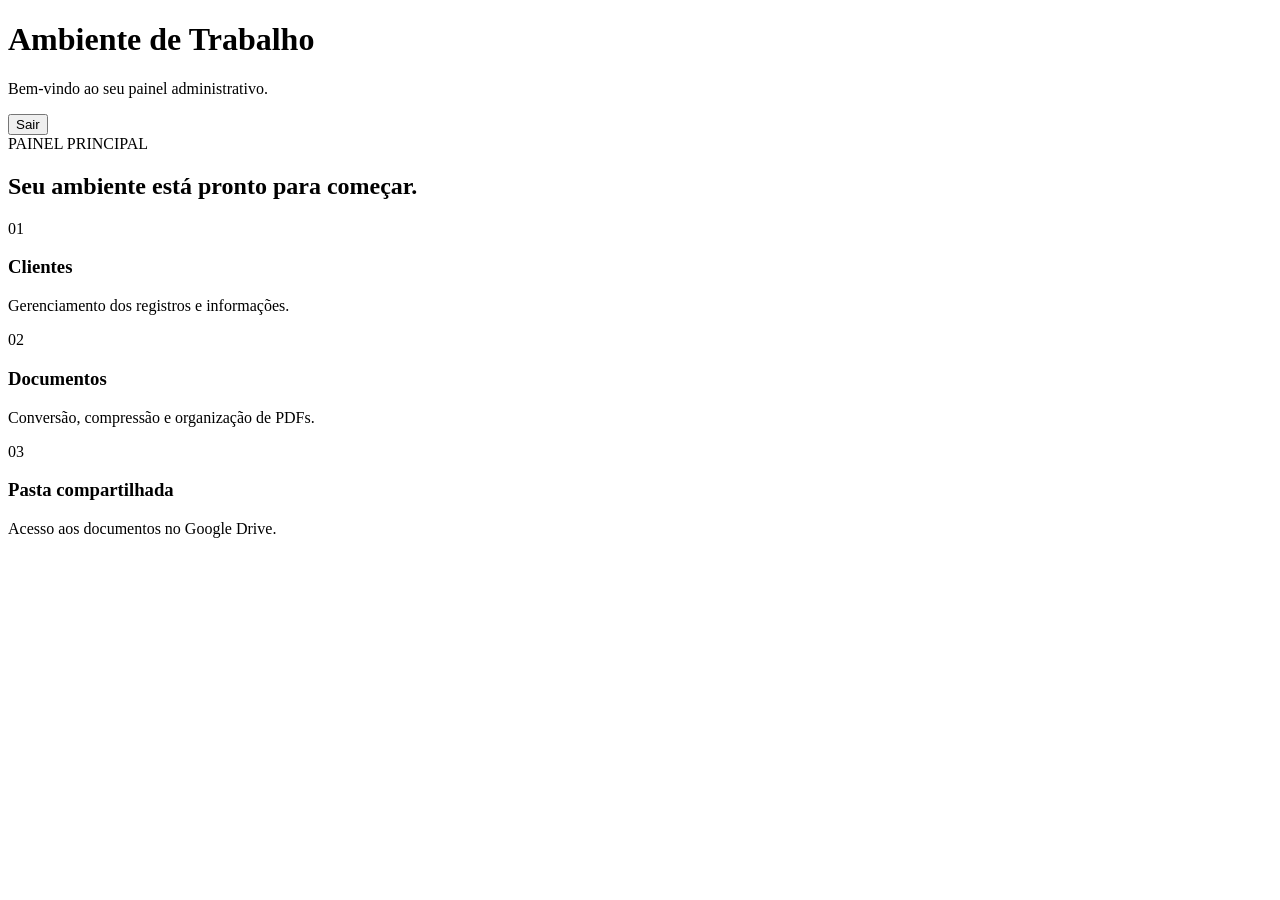
==== app.html @ 58c46ecd "Add initial HTML structure for dashboard page" ====
<!DOCTYPE html>
<html lang="pt-BR">
<head>
    <meta charset="UTF-8">
    <meta name="viewport" content="width=device-width, initial-scale=1.0">
    <title>Ambiente de Trabalho | Painel</title>
    <link rel="stylesheet" href="./assets/css/style.css">
</head>

<body>

    <main class="dashboard-container">

        <header class="dashboard-header">
            <div>
                <h1>Ambiente de Trabalho</h1>
                <p>Bem-vindo ao seu painel administrativo.</p>
            </div>

            <button id="logoutButton" class="logout-button">
                Sair
            </button>
        </header>

        <section class="welcome-card">
            <span>PAINEL PRINCIPAL</span>
            <h2>Seu ambiente está pronto para começar.</h2>
            <p id="userEmail"></p>
        </section>

        <section class="dashboard-grid">

            <article class="dashboard-card">
                <span>01</span>
                <h3>Clientes</h3>
                <p>Gerenciamento dos registros e informações.</p>
            </article>

            <article class="dashboard-card">
                <span>02</span>
                <h3>Documentos</h3>
                <p>Conversão, compressão e organização de PDFs.</p>
            </article>

            <article class="dashboard-card">
                <span>03</span>
                <h3>Pasta compartilhada</h3>
                <p>Acesso aos documentos no Google Drive.</p>
            </article>

        </section>

    </main>

    <script type="module" src="./assets/js/app.js"></script>

</body>
</html>
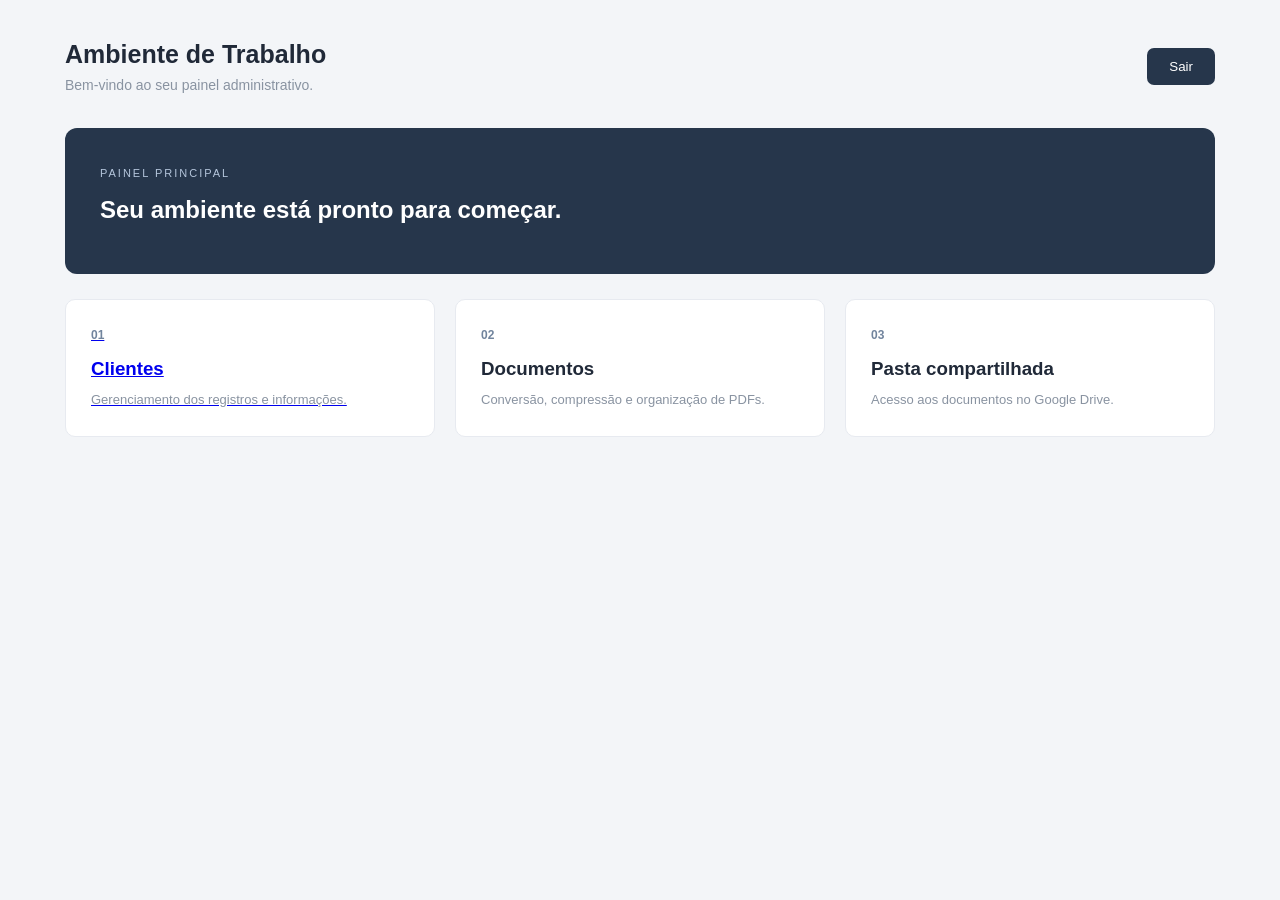
==== commit 49241309: "Refactor dashboard layout with links and articles" ====
--- a/app.html
+++ b/app.html
@@ -29,27 +29,29 @@
             <p id="userEmail"></p>
         </section>
 
-        <section class="dashboard-grid">
 
-            <article class="dashboard-card">
-                <span>01</span>
-                <h3>Clientes</h3>
-                <p>Gerenciamento dos registros e informações.</p>
-            </article>
+<section class="dashboard-grid">
 
-            <article class="dashboard-card">
-                <span>02</span>
-                <h3>Documentos</h3>
-                <p>Conversão, compressão e organização de PDFs.</p>
-            </article>
+    <a href="./clientes.html" class="dashboard-card">
+        <span>01</span>
+        <h3>Clientes</h3>
+        <p>Gerenciamento dos registros e informações.</p>
+    </a>
 
-            <article class="dashboard-card">
-                <span>03</span>
-                <h3>Pasta compartilhada</h3>
-                <p>Acesso aos documentos no Google Drive.</p>
-            </article>
+        <article class="dashboard-card">
+            <span>02</span>
+            <h3>Documentos</h3>
+            <p>Conversão, compressão e organização de PDFs.</p>
+        </article>
 
-        </section>
+        <article class="dashboard-card">
+            <span>03</span>
+            <h3>Pasta compartilhada</h3>
+            <p>Acesso aos documentos no Google Drive.</p>
+        </article>
+
+    </section>
+
 
     </main>
 
--- a/assets/css/style.css
+++ b/assets/css/style.css
@@ -0,0 +1,248 @@
+
+* {
+    margin: 0;
+    padding: 0;
+    box-sizing: border-box;
+}
+
+body {
+    font-family: Arial, sans-serif;
+    background: #f3f5f8;
+    color: #202938;
+}
+
+/* LOGIN */
+
+.login-page {
+    min-height: 100vh;
+    display: flex;
+    justify-content: center;
+    align-items: center;
+    padding: 24px;
+}
+
+.login-container {
+    width: 100%;
+    max-width: 430px;
+    background: white;
+    padding: 40px;
+    border-radius: 14px;
+    box-shadow: 0 10px 35px rgba(0,0,0,0.06);
+}
+
+.login-brand {
+    text-align: center;
+    margin-bottom: 35px;
+}
+
+.brand-icon {
+    width: 55px;
+    height: 55px;
+    background: #26364b;
+    color: white;
+    display: flex;
+    align-items: center;
+    justify-content: center;
+    margin: 0 auto 15px;
+    border-radius: 12px;
+    font-size: 25px;
+    font-weight: bold;
+}
+
+.login-brand h1 {
+    font-size: 22px;
+    margin-bottom: 8px;
+}
+
+.login-brand p,
+.form-header p {
+    color: #8993a1;
+    font-size: 13px;
+}
+
+.form-header {
+    margin-bottom: 25px;
+}
+
+.form-header h2 {
+    margin-bottom: 8px;
+    font-size: 21px;
+}
+
+.form-group {
+    margin-bottom: 20px;
+}
+
+.form-group label {
+    display: block;
+    font-size: 13px;
+    font-weight: bold;
+    margin-bottom: 8px;
+}
+
+.form-group input {
+    width: 100%;
+    padding: 13px;
+    border: 1px solid #dce1e8;
+    border-radius: 7px;
+    outline: none;
+    font-size: 14px;
+}
+
+.form-group input:focus {
+    border-color: #405b7a;
+    box-shadow: 0 0 0 3px rgba(64,91,122,0.1);
+}
+
+button {
+    border: none;
+    cursor: pointer;
+    transition: 0.2s;
+}
+
+#loginButton {
+    width: 100%;
+    padding: 14px;
+    background: #26364b;
+    color: white;
+    border-radius: 7px;
+    font-weight: bold;
+    font-size: 14px;
+}
+
+#loginButton:hover {
+    background: #344c68;
+}
+
+#loginButton:disabled {
+    opacity: 0.6;
+    cursor: wait;
+}
+
+.message {
+    font-size: 13px;
+    margin-bottom: 12px;
+}
+
+.error {
+    color: #d33d3d;
+}
+
+.login-container footer {
+    text-align: center;
+    color: #a0a7b1;
+    font-size: 11px;
+    margin-top: 30px;
+}
+
+/* PAINEL */
+
+.dashboard-container {
+    max-width: 1200px;
+    margin: auto;
+    padding: 40px 25px;
+}
+
+.dashboard-header {
+    display: flex;
+    justify-content: space-between;
+    align-items: center;
+    gap: 20px;
+    margin-bottom: 35px;
+}
+
+.dashboard-header h1 {
+    font-size: 25px;
+    margin-bottom: 8px;
+}
+
+.dashboard-header p {
+    color: #8993a1;
+    font-size: 14px;
+}
+
+.logout-button {
+    background: #26364b;
+    color: white;
+    padding: 11px 22px;
+    border-radius: 7px;
+}
+
+.logout-button:hover {
+    background: #405b7a;
+}
+
+.welcome-card {
+    background: #26364b;
+    color: white;
+    padding: 35px;
+    border-radius: 12px;
+    margin-bottom: 25px;
+}
+
+.welcome-card span {
+    font-size: 11px;
+    letter-spacing: 2px;
+    color: #b5c6dc;
+}
+
+.welcome-card h2 {
+    margin: 15px 0;
+    font-size: 24px;
+}
+
+.welcome-card p {
+    font-size: 13px;
+    color: #c4d0df;
+}
+
+.dashboard-grid {
+    display: grid;
+    grid-template-columns: repeat(3, 1fr);
+    gap: 20px;
+}
+
+.dashboard-card {
+    background: white;
+    border: 1px solid #e7eaf0;
+    padding: 25px;
+    border-radius: 10px;
+}
+
+.dashboard-card span {
+    color: #71849d;
+    font-size: 12px;
+    font-weight: bold;
+}
+
+.dashboard-card h3 {
+    margin: 15px 0 10px;
+}
+
+.dashboard-card p {
+    color: #8993a1;
+    font-size: 13px;
+    line-height: 1.6;
+}
+
+@media (max-width: 700px) {
+    .login-container {
+        padding: 28px 22px;
+    }
+
+    .dashboard-grid {
+        grid-template-columns: 1fr;
+    }
+
+    .dashboard-header {
+        align-items: flex-start;
+    }
+
+    .welcome-card {
+        padding: 25px;
+    }
+
+    .welcome-card h2 {
+        font-size: 20px;
+    }
+}
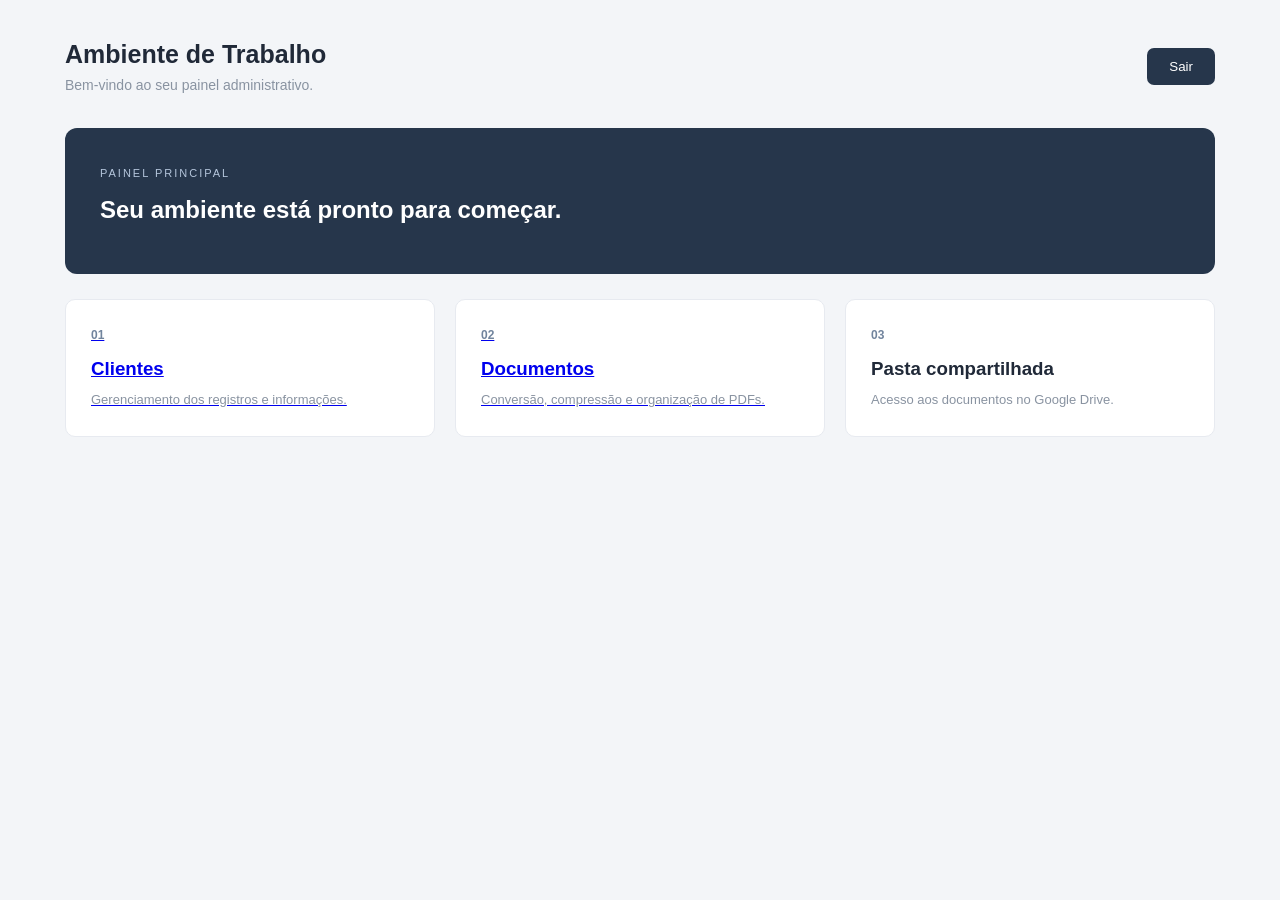
==== commit 31ebd8ed: "Change article to link for Documentos section" ====
--- a/app.html
+++ b/app.html
@@ -38,11 +38,11 @@
         <p>Gerenciamento dos registros e informações.</p>
     </a>
 
-        <article class="dashboard-card">
-            <span>02</span>
-            <h3>Documentos</h3>
-            <p>Conversão, compressão e organização de PDFs.</p>
-        </article>
+    <a href="./documentos.html" class="dashboard-card">
+        <span>02</span>
+        <h3>Documentos</h3>
+        <p>Conversão, compressão e organização de PDFs.</p>
+    </a>
 
         <article class="dashboard-card">
             <span>03</span>
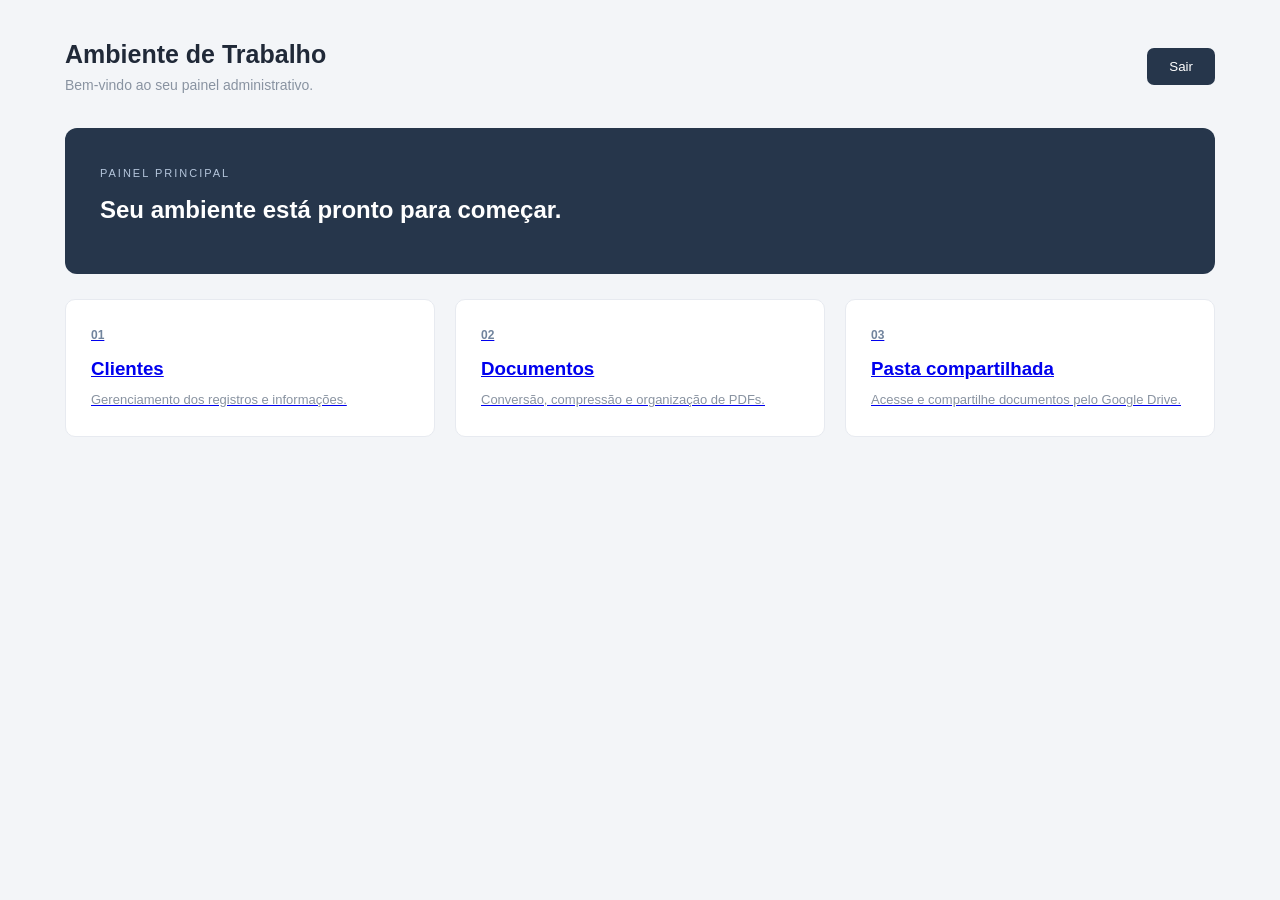
==== commit e644e8fd: "Update app.html" ====
--- a/app.html
+++ b/app.html
@@ -44,12 +44,16 @@
         <p>Conversão, compressão e organização de PDFs.</p>
     </a>
 
-        <article class="dashboard-card">
-            <span>03</span>
-            <h3>Pasta compartilhada</h3>
-            <p>Acesso aos documentos no Google Drive.</p>
-        </article>
-
+    <a
+        href="https://drive.google.com/drive/folders/17NwWSCVw6uxuZH5IiI1DxRfEMjeuhZeH?usp=drive_link"
+        class="dashboard-card"
+        target="_blank"
+        rel="noopener noreferrer"
+    >
+        <span>03</span>
+        <h3>Pasta compartilhada</h3>
+        <p>Acesse e compartilhe documentos pelo Google Drive.</p>
+    </a>
     </section>
 
 
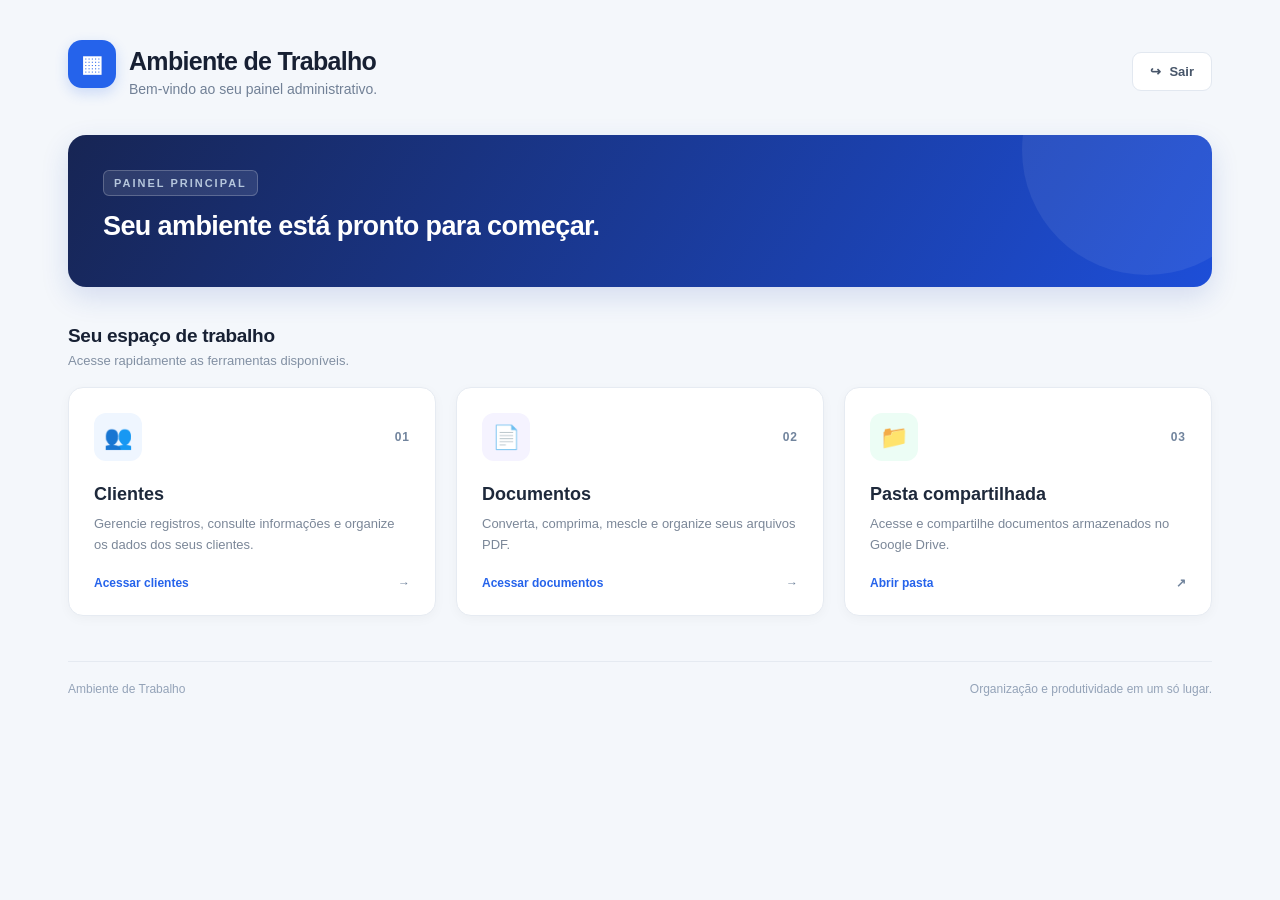
==== commit 0d85cc11: "Refactor HTML structure and improve styling" ====
--- a/app.html
+++ b/app.html
@@ -4,58 +4,492 @@
 <head>
     <meta charset="UTF-8">
     <meta name="viewport" content="width=device-width, initial-scale=1.0">
+
     <title>Ambiente de Trabalho | Painel</title>
+
     <link rel="stylesheet" href="./assets/css/style.css">
+
+    <style>
+        * {
+            box-sizing: border-box;
+        }
+
+        body {
+            margin: 0;
+            min-height: 100vh;
+            background: #f4f7fb;
+            color: #172033;
+            font-family: Inter, -apple-system, BlinkMacSystemFont,
+                         "Segoe UI", sans-serif;
+        }
+
+        .dashboard-container {
+            width: 100%;
+            max-width: 1200px;
+            margin: 0 auto;
+            padding: 40px 28px 60px;
+        }
+
+        /* CABEÇALHO */
+
+        .dashboard-header {
+            display: flex;
+            align-items: center;
+            justify-content: space-between;
+            gap: 20px;
+            margin-bottom: 32px;
+        }
+
+        .header-title {
+            display: flex;
+            align-items: center;
+            gap: 13px;
+        }
+
+        .brand-icon {
+            width: 48px;
+            height: 48px;
+            display: flex;
+            align-items: center;
+            justify-content: center;
+            background: #2563eb;
+            color: white;
+            border-radius: 14px;
+            font-size: 23px;
+            box-shadow: 0 5px 14px rgba(37, 99, 235, 0.2);
+        }
+
+        .dashboard-header h1 {
+            margin: 0;
+            font-size: 25px;
+            font-weight: 750;
+            letter-spacing: -0.7px;
+        }
+
+        .dashboard-header p {
+            margin: 5px 0 0;
+            color: #718096;
+            font-size: 14px;
+        }
+
+        .logout-button {
+            display: flex;
+            align-items: center;
+            gap: 8px;
+            padding: 11px 17px;
+            border: 1px solid #e2e8f0;
+            border-radius: 9px;
+            background: white;
+            color: #475569;
+            font-size: 13px;
+            font-weight: 650;
+            cursor: pointer;
+            transition: 0.2s;
+        }
+
+        .logout-button:hover {
+            background: #fff1f2;
+            border-color: #fecdd3;
+            color: #e11d48;
+        }
+
+        /* BOAS-VINDAS */
+
+        .welcome-card {
+            position: relative;
+            overflow: hidden;
+            padding: 35px;
+            margin-bottom: 38px;
+            border-radius: 18px;
+            background: linear-gradient(120deg, #172554, #1d4ed8);
+            color: white;
+            box-shadow: 0 10px 28px rgba(30, 64, 175, 0.15);
+        }
+
+        .welcome-card::after {
+            content: "";
+            position: absolute;
+            width: 250px;
+            height: 250px;
+            right: -60px;
+            top: -110px;
+            border-radius: 50%;
+            background: rgba(255, 255, 255, 0.07);
+        }
+
+        .welcome-label {
+            display: inline-block;
+            padding: 6px 10px;
+            margin-bottom: 15px;
+            border: 1px solid rgba(255, 255, 255, 0.22);
+            border-radius: 6px;
+            background: rgba(255, 255, 255, 0.10);
+            color: #dbeafe;
+            font-size: 10px;
+            font-weight: 750;
+            letter-spacing: 1.2px;
+        }
+
+        .welcome-card h2 {
+            position: relative;
+            z-index: 1;
+            margin: 0 0 10px;
+            font-size: 27px;
+            font-weight: 700;
+            letter-spacing: -0.6px;
+        }
+
+        .welcome-card p {
+            position: relative;
+            z-index: 1;
+            margin: 0;
+            color: #dbeafe;
+            font-size: 14px;
+            line-height: 1.6;
+            overflow-wrap: anywhere;
+        }
+
+        /* SEÇÃO DE FERRAMENTAS */
+
+        .section-heading {
+            margin-bottom: 19px;
+        }
+
+        .section-heading h2 {
+            margin: 0 0 6px;
+            font-size: 19px;
+            font-weight: 750;
+            letter-spacing: -0.3px;
+        }
+
+        .section-heading p {
+            margin: 0;
+            color: #8290a3;
+            font-size: 13px;
+        }
+
+        .dashboard-grid {
+            display: grid;
+            grid-template-columns: repeat(3, minmax(0, 1fr));
+            gap: 20px;
+        }
+
+        /* CARTÕES */
+
+        .dashboard-card {
+            position: relative;
+            display: flex;
+            flex-direction: column;
+            min-height: 215px;
+            padding: 25px;
+            overflow: hidden;
+            border: 1px solid #e6ebf2;
+            border-radius: 15px;
+            background: white;
+            color: inherit;
+            text-decoration: none;
+            box-shadow: 0 3px 12px rgba(15, 23, 42, 0.035);
+            transition: transform 0.25s, box-shadow 0.25s,
+                        border-color 0.25s;
+        }
+
+        .dashboard-card:hover {
+            transform: translateY(-5px);
+            border-color: #bfdbfe;
+            box-shadow: 0 12px 28px rgba(15, 23, 42, 0.09);
+        }
+
+        .card-top {
+            display: flex;
+            align-items: center;
+            justify-content: space-between;
+            margin-bottom: 23px;
+        }
+
+        .card-icon {
+            width: 48px;
+            height: 48px;
+            display: flex;
+            align-items: center;
+            justify-content: center;
+            border-radius: 12px;
+            font-size: 23px;
+        }
+
+        .icon-blue {
+            background: #eff6ff;
+        }
+
+        .icon-purple {
+            background: #f5f3ff;
+        }
+
+        .icon-green {
+            background: #ecfdf5;
+        }
+
+        .card-number {
+            color: #cbd5e1;
+            font-size: 13px;
+            font-weight: 750;
+            letter-spacing: 1px;
+        }
+
+        .dashboard-card h3 {
+            margin: 0 0 9px;
+            color: #1e293b;
+            font-size: 18px;
+            font-weight: 750;
+        }
+
+        .dashboard-card p {
+            margin: 0;
+            color: #7b8798;
+            font-size: 13px;
+            line-height: 1.6;
+        }
+
+        .card-footer {
+            display: flex;
+            align-items: center;
+            justify-content: space-between;
+            margin-top: auto;
+            padding-top: 20px;
+            color: #2563eb;
+            font-size: 12px;
+            font-weight: 700;
+        }
+
+        .card-arrow {
+            font-size: 18px;
+            transition: transform 0.2s;
+        }
+
+        .dashboard-card:hover .card-arrow {
+            transform: translateX(5px);
+        }
+
+        /* RODAPÉ */
+
+        .dashboard-footer {
+            display: flex;
+            justify-content: space-between;
+            align-items: center;
+            gap: 15px;
+            margin-top: 45px;
+            padding-top: 20px;
+            border-top: 1px solid #e5eaf1;
+            color: #94a3b8;
+            font-size: 12px;
+        }
+
+        /* RESPONSIVIDADE */
+
+        @media (max-width: 850px) {
+            .dashboard-grid {
+                grid-template-columns: repeat(2, minmax(0, 1fr));
+            }
+        }
+
+        @media (max-width: 600px) {
+            .dashboard-container {
+                padding: 25px 16px 40px;
+            }
+
+            .dashboard-header {
+                align-items: flex-start;
+            }
+
+            .header-title {
+                align-items: flex-start;
+            }
+
+            .brand-icon {
+                width: 42px;
+                height: 42px;
+                flex-shrink: 0;
+            }
+
+            .dashboard-header h1 {
+                font-size: 20px;
+            }
+
+            .dashboard-header p {
+                font-size: 12px;
+            }
+
+            .logout-button {
+                padding: 10px 12px;
+            }
+
+            .welcome-card {
+                padding: 26px 22px;
+                margin-bottom: 30px;
+            }
+
+            .welcome-card h2 {
+                font-size: 22px;
+            }
+
+            .dashboard-grid {
+                grid-template-columns: 1fr;
+                gap: 14px;
+            }
+
+            .dashboard-card {
+                min-height: 195px;
+                padding: 21px;
+            }
+
+            .dashboard-footer {
+                align-items: flex-start;
+                flex-direction: column;
+            }
+        }
+    </style>
 </head>
 
 <body>
 
     <main class="dashboard-container">
 
+        <!-- CABEÇALHO -->
+
         <header class="dashboard-header">
-            <div>
-                <h1>Ambiente de Trabalho</h1>
-                <p>Bem-vindo ao seu painel administrativo.</p>
+
+            <div class="header-title">
+
+                <div class="brand-icon">▦</div>
+
+                <div>
+                    <h1>Ambiente de Trabalho</h1>
+                    <p>Bem-vindo ao seu painel administrativo.</p>
+                </div>
+
             </div>
 
             <button id="logoutButton" class="logout-button">
+                <span>↪</span>
                 Sair
             </button>
+
         </header>
 
+        <!-- BOAS-VINDAS -->
+
         <section class="welcome-card">
-            <span>PAINEL PRINCIPAL</span>
+
+            <span class="welcome-label">PAINEL PRINCIPAL</span>
+
             <h2>Seu ambiente está pronto para começar.</h2>
+
             <p id="userEmail"></p>
+
         </section>
 
-
-<section class="dashboard-grid">
-
-    <a href="./clientes.html" class="dashboard-card">
-        <span>01</span>
-        <h3>Clientes</h3>
-        <p>Gerenciamento dos registros e informações.</p>
-    </a>
-
-    <a href="./documentos.html" class="dashboard-card">
-        <span>02</span>
-        <h3>Documentos</h3>
-        <p>Conversão, compressão e organização de PDFs.</p>
-    </a>
-
-    <a
-        href="https://drive.google.com/drive/folders/17NwWSCVw6uxuZH5IiI1DxRfEMjeuhZeH?usp=drive_link"
-        class="dashboard-card"
-        target="_blank"
-        rel="noopener noreferrer"
-    >
-        <span>03</span>
-        <h3>Pasta compartilhada</h3>
-        <p>Acesse e compartilhe documentos pelo Google Drive.</p>
-    </a>
-    </section>
-
+        <!-- FERRAMENTAS -->
+
+        <div class="section-heading">
+            <h2>Seu espaço de trabalho</h2>
+            <p>Acesse rapidamente as ferramentas disponíveis.</p>
+        </div>
+
+        <section class="dashboard-grid">
+
+            <!-- CLIENTES -->
+
+            <a href="./clientes.html" class="dashboard-card">
+
+                <div class="card-top">
+
+                    <div class="card-icon icon-blue">👥</div>
+
+                    <span class="card-number">01</span>
+
+                </div>
+
+                <h3>Clientes</h3>
+
+                <p>
+                    Gerencie registros, consulte informações
+                    e organize os dados dos seus clientes.
+                </p>
+
+                <div class="card-footer">
+                    Acessar clientes
+                    <span class="card-arrow">→</span>
+                </div>
+
+            </a>
+
+            <!-- DOCUMENTOS -->
+
+            <a href="./documentos.html" class="dashboard-card">
+
+                <div class="card-top">
+
+                    <div class="card-icon icon-purple">📄</div>
+
+                    <span class="card-number">02</span>
+
+                </div>
+
+                <h3>Documentos</h3>
+
+                <p>
+                    Converta, comprima, mescle e organize
+                    seus arquivos PDF.
+                </p>
+
+                <div class="card-footer">
+                    Acessar documentos
+                    <span class="card-arrow">→</span>
+                </div>
+
+            </a>
+
+            <!-- PASTA COMPARTILHADA -->
+
+            <a
+                href="https://drive.google.com/drive/folders/17NwWSCVw6uxuZH5IiI1DxRfEMjeuhZeH?usp=drive_link"
+                class="dashboard-card"
+                target="_blank"
+                rel="noopener noreferrer"
+            >
+
+                <div class="card-top">
+
+                    <div class="card-icon icon-green">📁</div>
+
+                    <span class="card-number">03</span>
+
+                </div>
+
+                <h3>Pasta compartilhada</h3>
+
+                <p>
+                    Acesse e compartilhe documentos
+                    armazenados no Google Drive.
+                </p>
+
+                <div class="card-footer">
+                    Abrir pasta
+                    <span class="card-arrow">↗</span>
+                </div>
+
+            </a>
+
+        </section>
+
+        <!-- RODAPÉ -->
+
+        <footer class="dashboard-footer">
+
+            <span>Ambiente de Trabalho</span>
+
+            <span>Organização e produtividade em um só lugar.</span>
+
+        </footer>
 
     </main>
 
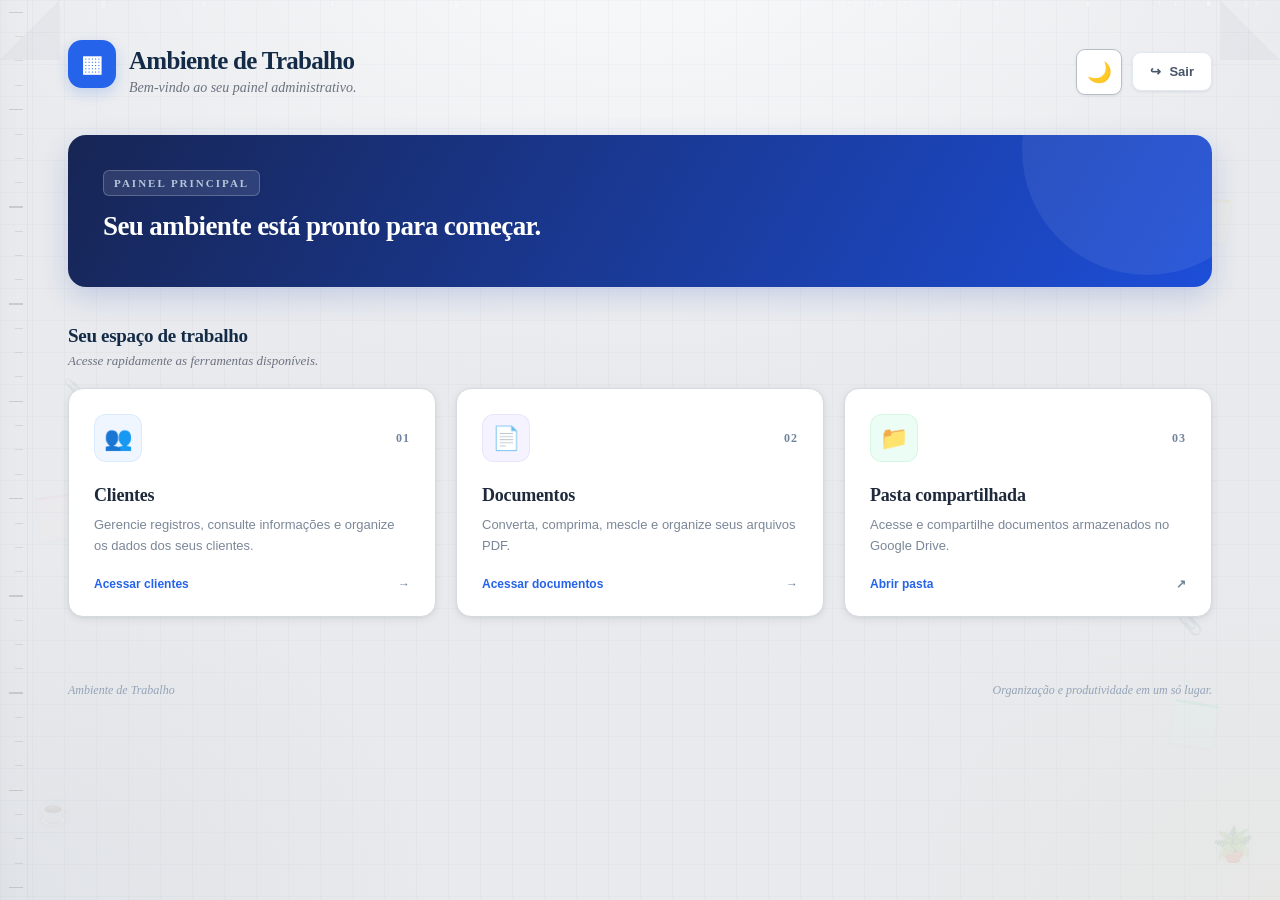
==== commit f130e04a: "Implement theme toggle and enhance UI atmosphere Add theme toggle functionality and atmosphere effec" ====
--- a/app.html
+++ b/app.html
@@ -1,4 +1,3 @@
-
 <!DOCTYPE html>
 <html lang="pt-BR">
 <head>
@@ -9,28 +8,444 @@
 
     <link rel="stylesheet" href="./assets/css/style.css">
 
+    <script>
+        // Aplica o tema ANTES do render (evita "flash" do tema errado)
+        (function applyThemeEarly() {
+            try {
+                const saved = localStorage.getItem('juridico-theme');
+                const prefersDark = window.matchMedia('(prefers-color-scheme: dark)').matches;
+                const theme = saved || (prefersDark ? 'dark' : 'light');
+                document.documentElement.setAttribute('data-theme', theme);
+            } catch (e) {
+                document.documentElement.setAttribute('data-theme', 'light');
+            }
+        })();
+    </script>
+
     <style>
-        * {
-            box-sizing: border-box;
+        /* ============================================================
+           TEMA ESCRITÓRIO PROFISSIONAL — LIGHT + DARK
+           Painel / Dashboard
+           ============================================================ */
+
+        /* ---------- MODO CLARO (padrão) ---------- */
+        :root {
+            --primary: #1e3a5f;
+            --primary-dark: #142b47;
+            --primary-light: #3b5b82;
+            --accent: #2563eb;
+            --accent-glow: #60a5fa;
+            --accent-soft: #dbeafe;
+            --gold: #b8860b;
+            --gold-light: #daa520;
+
+            --background: #e8eaed;
+            --background-2: #dde0e4;
+            --surface: #ffffff;
+            --surface-alt: #f7f8fa;
+            --surface-raised: #fbfcfd;
+
+            --border: #d5d9e0;
+            --border-light: #e5e8ed;
+            --border-strong: #b8bec8;
+
+            --text: #1f2937;
+            --heading-text: #142b47;
+            --muted: #6b7280;
+
+            --success: #15803d;
+            --danger: #dc2626;
+
+            --shadow-sm: 0 1px 3px rgba(15, 23, 42, .08);
+            --shadow: 0 2px 8px rgba(15, 23, 42, .08), 0 1px 3px rgba(15, 23, 42, .05);
+            --shadow-md: 0 4px 16px rgba(15, 23, 42, .1), 0 2px 6px rgba(15, 23, 42, .06);
+            --shadow-lg: 0 10px 32px rgba(15, 23, 42, .12), 0 4px 12px rgba(15, 23, 42, .07);
+
+            --grid-color: rgba(30, 58, 95, .025);
+            --ambient-top: rgba(255, 255, 255, .8);
+            --ambient-corner-1: rgba(30, 58, 95, .04);
+            --ambient-corner-2: rgba(184, 134, 11, .03);
+            --vignette: transparent;
+
+            --deco-opacity-high: .14;
+            --deco-opacity-mid: .12;
+            --deco-opacity-low: .1;
+
+            --ruler-line: rgba(30, 58, 95, .08);
+            --ruler-tick: #4b5563;
+            --fold-corner-color: rgba(30, 58, 95, .03);
+
+            --sticky-yellow-bg: #fef3c7;
+            --sticky-yellow-border: #fcd34d;
+            --sticky-pink-bg: #fce7f3;
+            --sticky-pink-border: #f9a8d4;
+            --sticky-green-bg: #d1fae5;
+            --sticky-green-border: #6ee7b7;
+            --sticky-blue-bg: #dbeafe;
+            --sticky-blue-border: #93c5fd;
+
+            --paper-particle-bg: #fdfcf7;
+            --paper-particle-border: #e5e8ed;
+
+            --welcome-bg-from: #172554;
+            --welcome-bg-to: #1d4ed8;
+            --welcome-shadow: rgba(30, 64, 175, .18);
+            --welcome-text: #ffffff;
+            --welcome-muted: #dbeafe;
+            --welcome-label-bg: rgba(255, 255, 255, .10);
+            --welcome-label-border: rgba(255, 255, 255, .22);
+            --welcome-label-text: #dbeafe;
+            --welcome-circle: rgba(255, 255, 255, .07);
+
+            --card-number-color: #cbd5e1;
+            --card-title-color: #1e293b;
+            --card-desc-color: #7b8798;
+            --card-footer-color: #2563eb;
+            --card-hover-border: #bfdbfe;
+            --card-hover-shadow: rgba(15, 23, 42, .09);
+
+            --icon-blue-bg: #eff6ff;
+            --icon-purple-bg: #f5f3ff;
+            --icon-green-bg: #ecfdf5;
+
+            --footer-border: #e5eaf1;
+            --footer-text: #94a3b8;
+
+            --brand-icon-bg: #2563eb;
+            --brand-icon-shadow: rgba(37, 99, 235, .2);
+
+            --logout-border: #e2e8f0;
+            --logout-text: #475569;
+            --logout-hover-bg: #fff1f2;
+            --logout-hover-border: #fecdd3;
+            --logout-hover-text: #e11d48;
+
+            --font-serif: 'Georgia', 'Times New Roman', serif;
+        }
+
+        /* ---------- MODO ESCURO ---------- */
+        [data-theme="dark"] {
+            --primary: #4a7bc8;
+            --primary-dark: #355e9e;
+            --primary-light: #7ca4dd;
+            --accent: #5b9bd5;
+            --accent-glow: #8ab8e8;
+            --accent-soft: #1a2a42;
+            --gold: #c9a227;
+            --gold-light: #e0bb4a;
+
+            --background: #0d1117;
+            --background-2: #111721;
+            --surface: #161c28;
+            --surface-alt: #1a2130;
+            --surface-raised: #1e2638;
+
+            --border: #2a3348;
+            --border-light: #343e56;
+            --border-strong: #465272;
+
+            --text: #d4dae6;
+            --heading-text: #d4dae6;
+            --muted: #8b95a8;
+
+            --success: #4ade80;
+            --danger: #f87171;
+
+            --shadow-sm: 0 1px 3px rgba(0, 0, 0, .4);
+            --shadow: 0 2px 8px rgba(0, 0, 0, .45), 0 1px 3px rgba(0, 0, 0, .3);
+            --shadow-md: 0 4px 16px rgba(0, 0, 0, .5), 0 2px 6px rgba(0, 0, 0, .35);
+            --shadow-lg: 0 10px 32px rgba(0, 0, 0, .6), 0 4px 12px rgba(0, 0, 0, .4);
+
+            --grid-color: rgba(90, 130, 190, .03);
+            --ambient-top: rgba(74, 123, 200, .08);
+            --ambient-corner-1: rgba(74, 123, 200, .04);
+            --ambient-corner-2: rgba(201, 162, 39, .03);
+            --vignette: rgba(0, 0, 0, .35);
+
+            --deco-opacity-high: .08;
+            --deco-opacity-mid: .07;
+            --deco-opacity-low: .05;
+
+            --ruler-line: rgba(74, 123, 200, .08);
+            --ruler-tick: #8ab8e8;
+            --fold-corner-color: rgba(74, 123, 200, .04);
+
+            --sticky-yellow-bg: #3d3518;
+            --sticky-yellow-border: #8a7a2a;
+            --sticky-pink-bg: #3a1f2c;
+            --sticky-pink-border: #8a4a62;
+            --sticky-green-bg: #1a3329;
+            --sticky-green-border: #2a6b4a;
+            --sticky-blue-bg: #1a2a42;
+            --sticky-blue-border: #3a5f8a;
+
+            --paper-particle-bg: #2a3348;
+            --paper-particle-border: #343e56;
+
+            --welcome-bg-from: #0f1a3a;
+            --welcome-bg-to: #1e3a6e;
+            --welcome-shadow: rgba(0, 0, 0, .55);
+            --welcome-text: #e8f0fa;
+            --welcome-muted: #8ab8e8;
+            --welcome-label-bg: rgba(91, 155, 213, .12);
+            --welcome-label-border: rgba(91, 155, 213, .35);
+            --welcome-label-text: #8ab8e8;
+            --welcome-circle: rgba(91, 155, 213, .08);
+
+            --card-number-color: #465272;
+            --card-title-color: #d4dae6;
+            --card-desc-color: #8b95a8;
+            --card-footer-color: #8ab8e8;
+            --card-hover-border: #465272;
+            --card-hover-shadow: rgba(0, 0, 0, .55);
+
+            --icon-blue-bg: #1a2a42;
+            --icon-purple-bg: #241a3a;
+            --icon-green-bg: #1a3329;
+
+            --footer-border: #2a3348;
+            --footer-text: #6b7891;
+
+            --brand-icon-bg: #4a7bc8;
+            --brand-icon-shadow: rgba(74, 123, 200, .35);
+
+            --logout-border: #2a3348;
+            --logout-text: #8b95a8;
+            --logout-hover-bg: rgba(248, 113, 113, .12);
+            --logout-hover-border: rgba(248, 113, 113, .35);
+            --logout-hover-text: #f87171;
+        }
+
+        /* ---------- BASE ---------- */
+
+        * { box-sizing: border-box; }
+
+        html { scroll-behavior: smooth; }
+
+        /* Transição suave ao alternar tema */
+        html.theme-transitioning,
+        html.theme-transitioning *,
+        html.theme-transitioning *::before,
+        html.theme-transitioning *::after {
+            transition: background-color .45s ease,
+                        color .45s ease,
+                        border-color .45s ease,
+                        box-shadow .45s ease,
+                        fill .45s ease,
+                        stroke .45s ease !important;
         }
 
         body {
             margin: 0;
             min-height: 100vh;
-            background: #f4f7fb;
-            color: #172033;
+            background: var(--background);
+            background-image:
+                linear-gradient(var(--grid-color) 1px, transparent 1px),
+                linear-gradient(90deg, var(--grid-color) 1px, transparent 1px),
+                radial-gradient(ellipse 1200px 800px at 50% -10%, var(--ambient-top) 0%, transparent 60%),
+                radial-gradient(ellipse 900px 700px at 0% 100%, var(--ambient-corner-1) 0%, transparent 50%),
+                radial-gradient(ellipse 900px 700px at 100% 100%, var(--ambient-corner-2) 0%, transparent 50%),
+                radial-gradient(ellipse 1400px 900px at 50% 50%, transparent 40%, var(--vignette) 100%);
+            background-size: 32px 32px, 32px 32px, 100% 100%, 100% 100%, 100% 100%, 100% 100%;
+            background-attachment: fixed;
+            color: var(--text);
             font-family: Inter, -apple-system, BlinkMacSystemFont,
                          "Segoe UI", sans-serif;
-        }
+            position: relative;
+            overflow-x: hidden;
+        }
+
+        /* ============================================================
+           ATMOSFERA (decorativa, não intercepta cliques)
+           ============================================================ */
+
+        .atmosphere {
+            position: fixed;
+            inset: 0;
+            pointer-events: none;
+            z-index: 0;
+            overflow: hidden;
+        }
+
+        .paperclip {
+            position: absolute;
+            font-size: 18px;
+            color: var(--ruler-tick);
+            opacity: var(--deco-opacity-mid);
+            animation: clip-float var(--dur, 20s) ease-in-out infinite;
+            animation-delay: var(--delay, 0s);
+            transform-origin: center;
+            filter: drop-shadow(0 0 6px rgba(138, 184, 232, .15));
+        }
+
+        @keyframes clip-float {
+            0%, 100% { transform: translateY(0) rotate(-15deg) scale(1); }
+            50% { transform: translateY(-25px) rotate(15deg) scale(1.1); }
+        }
+
+        .sticky-note-deco {
+            position: absolute;
+            width: 44px;
+            height: 44px;
+            opacity: var(--deco-opacity-low);
+            transform: rotate(-8deg);
+            box-shadow: 0 2px 6px rgba(0, 0, 0, .15);
+            animation: sticky-bob var(--dur, 8s) ease-in-out infinite;
+            animation-delay: var(--delay, 0s);
+            border-radius: 1px;
+        }
+
+        .sticky-note-deco.yellow {
+            background: var(--sticky-yellow-bg);
+            border-top: 3px solid var(--sticky-yellow-border);
+        }
+        .sticky-note-deco.pink {
+            background: var(--sticky-pink-bg);
+            border-top: 3px solid var(--sticky-pink-border);
+        }
+        .sticky-note-deco.green {
+            background: var(--sticky-green-bg);
+            border-top: 3px solid var(--sticky-green-border);
+        }
+        .sticky-note-deco.blue {
+            background: var(--sticky-blue-bg);
+            border-top: 3px solid var(--sticky-blue-border);
+        }
+
+        @keyframes sticky-bob {
+            0%, 100% { transform: rotate(-8deg) translateY(0); }
+            50% { transform: rotate(-4deg) translateY(-8px); }
+        }
+
+        .pen-float {
+            position: absolute;
+            font-size: 20px;
+            opacity: var(--deco-opacity-low);
+            animation: pen-drift var(--dur, 15s) ease-in-out infinite;
+            animation-delay: var(--delay, 0s);
+            filter: drop-shadow(0 0 4px rgba(138, 184, 232, .1));
+        }
+
+        @keyframes pen-drift {
+            0%, 100% { transform: translate(0, 0) rotate(-20deg); }
+            33% { transform: translate(15px, -20px) rotate(5deg); }
+            66% { transform: translate(-10px, 10px) rotate(-35deg); }
+        }
+
+        .paper-particle {
+            position: absolute;
+            width: 6px;
+            height: 8px;
+            background: var(--paper-particle-bg);
+            border: 1px solid var(--paper-particle-border);
+            opacity: .3;
+            animation: paper-fall var(--dur, 18s) linear infinite;
+            animation-delay: var(--delay, 0s);
+            border-radius: 1px;
+        }
+
+        @keyframes paper-fall {
+            0% { transform: translateY(-10px) rotate(0deg); opacity: 0; }
+            10% { opacity: .35; }
+            90% { opacity: .2; }
+            100% { transform: translateY(105vh) rotate(720deg) translateX(var(--drift, 40px)); opacity: 0; }
+        }
+
+        .ruler-edge {
+            position: absolute;
+            left: 0;
+            top: 0;
+            bottom: 0;
+            width: 28px;
+            background: linear-gradient(90deg,
+                var(--grid-color) 0%,
+                transparent 100%);
+            border-right: 1px solid var(--ruler-line);
+            display: flex;
+            flex-direction: column;
+            justify-content: space-around;
+            align-items: flex-end;
+            padding-right: 4px;
+            opacity: .4;
+        }
+
+        .ruler-tick {
+            width: 8px;
+            height: 1px;
+            background: var(--ruler-tick);
+            opacity: .3;
+        }
+
+        .ruler-tick.major {
+            width: 14px;
+            height: 1.5px;
+            opacity: .5;
+        }
+
+        .fold-corner {
+            position: absolute;
+            width: 60px;
+            height: 60px;
+            pointer-events: none;
+        }
+
+        .fold-corner.tl {
+            top: 0; left: 0;
+            background: linear-gradient(135deg, transparent 50%, var(--fold-corner-color) 50%);
+        }
+
+        .fold-corner.tr {
+            top: 0; right: 0;
+            background: linear-gradient(-135deg, transparent 50%, var(--fold-corner-color) 50%);
+        }
+
+        .coffee-steam {
+            position: absolute;
+            bottom: 8%;
+            left: 3%;
+            font-size: 26px;
+            opacity: var(--deco-opacity-low);
+            animation: coffee-bob 6s ease-in-out infinite;
+            filter: drop-shadow(0 0 8px rgba(201, 162, 39, .2));
+        }
+
+        @keyframes coffee-bob {
+            0%, 100% { transform: translateY(0) rotate(-3deg); }
+            50% { transform: translateY(-6px) rotate(3deg); }
+        }
+
+        .plant-deco {
+            position: absolute;
+            bottom: 4%;
+            right: 2%;
+            font-size: 34px;
+            opacity: var(--deco-opacity-low);
+            animation: plant-sway 5s ease-in-out infinite;
+            transform-origin: bottom center;
+            filter: drop-shadow(0 0 8px rgba(74, 222, 128, .15));
+        }
+
+        @keyframes plant-sway {
+            0%, 100% { transform: rotate(-2deg); }
+            50% { transform: rotate(3deg); }
+        }
+
+        /* ============================================================
+           LAYOUT
+           ============================================================ */
 
         .dashboard-container {
             width: 100%;
             max-width: 1200px;
             margin: 0 auto;
             padding: 40px 28px 60px;
-        }
-
-        /* CABEÇALHO */
+            position: relative;
+            z-index: 1;
+        }
+
+        /* ============================================================
+           CABEÇALHO
+           ============================================================ */
 
         .dashboard-header {
             display: flex;
@@ -52,11 +467,16 @@
             display: flex;
             align-items: center;
             justify-content: center;
-            background: #2563eb;
+            background: var(--brand-icon-bg);
             color: white;
             border-radius: 14px;
             font-size: 23px;
-            box-shadow: 0 5px 14px rgba(37, 99, 235, 0.2);
+            box-shadow: 0 5px 14px var(--brand-icon-shadow);
+            transition: transform .3s ease;
+        }
+
+        .dashboard-header:hover .brand-icon {
+            transform: rotate(-4deg) scale(1.05);
         }
 
         .dashboard-header h1 {
@@ -64,12 +484,81 @@
             font-size: 25px;
             font-weight: 750;
             letter-spacing: -0.7px;
+            color: var(--heading-text);
+            font-family: var(--font-serif);
         }
 
         .dashboard-header p {
             margin: 5px 0 0;
-            color: #718096;
+            color: var(--muted);
             font-size: 14px;
+            font-style: italic;
+            font-family: var(--font-serif);
+        }
+
+        .header-actions {
+            display: flex;
+            align-items: center;
+            gap: 10px;
+        }
+
+        /* ---------- BOTÃO DE TEMA ---------- */
+
+        .theme-toggle {
+            width: 46px;
+            height: 46px;
+            display: flex;
+            align-items: center;
+            justify-content: center;
+            background: var(--surface);
+            color: var(--accent);
+            border: 1px solid var(--border-strong);
+            border-radius: 9px;
+            cursor: pointer;
+            transition: .25s cubic-bezier(.4, 0, .2, 1);
+            position: relative;
+            overflow: hidden;
+            box-shadow: var(--shadow-sm);
+            font-size: 20px;
+            line-height: 1;
+            flex-shrink: 0;
+        }
+
+        .theme-toggle::before {
+            content: '';
+            position: absolute;
+            inset: 0;
+            background: linear-gradient(120deg, transparent, rgba(201, 162, 39, .12), transparent);
+            transform: translateX(-100%);
+            transition: transform .6s;
+        }
+
+        .theme-toggle:hover::before { transform: translateX(100%); }
+
+        .theme-toggle:hover {
+            background: var(--surface-alt);
+            border-color: var(--accent);
+            transform: translateY(-2px);
+            box-shadow: var(--shadow-md), 0 0 20px rgba(91, 155, 213, .2);
+        }
+
+        .theme-toggle:active {
+            transform: translateY(0) scale(.95);
+        }
+
+        .theme-toggle .icon {
+            display: inline-block;
+            transition: transform .55s cubic-bezier(.4, 0, .2, 1), opacity .3s;
+        }
+
+        .theme-toggle .icon-sun { display: none; }
+        .theme-toggle .icon-moon { display: inline-block; }
+
+        [data-theme="dark"] .theme-toggle .icon-sun { display: inline-block; }
+        [data-theme="dark"] .theme-toggle .icon-moon { display: none; }
+
+        .theme-toggle.animating .icon {
+            transform: rotate(360deg) scale(.6);
         }
 
         .logout-button {
@@ -77,23 +566,28 @@
             align-items: center;
             gap: 8px;
             padding: 11px 17px;
-            border: 1px solid #e2e8f0;
+            border: 1px solid var(--logout-border);
             border-radius: 9px;
-            background: white;
-            color: #475569;
+            background: var(--surface);
+            color: var(--logout-text);
             font-size: 13px;
             font-weight: 650;
             cursor: pointer;
             transition: 0.2s;
+            box-shadow: var(--shadow-sm);
         }
 
         .logout-button:hover {
-            background: #fff1f2;
-            border-color: #fecdd3;
-            color: #e11d48;
-        }
-
-        /* BOAS-VINDAS */
+            background: var(--logout-hover-bg);
+            border-color: var(--logout-hover-border);
+            color: var(--logout-hover-text);
+            transform: translateY(-2px);
+            box-shadow: var(--shadow-md);
+        }
+
+        /* ============================================================
+           BOAS-VINDAS
+           ============================================================ */
 
         .welcome-card {
             position: relative;
@@ -101,9 +595,9 @@
             padding: 35px;
             margin-bottom: 38px;
             border-radius: 18px;
-            background: linear-gradient(120deg, #172554, #1d4ed8);
-            color: white;
-            box-shadow: 0 10px 28px rgba(30, 64, 175, 0.15);
+            background: linear-gradient(120deg, var(--welcome-bg-from), var(--welcome-bg-to));
+            color: var(--welcome-text);
+            box-shadow: 0 10px 28px var(--welcome-shadow);
         }
 
         .welcome-card::after {
@@ -114,20 +608,21 @@
             right: -60px;
             top: -110px;
             border-radius: 50%;
-            background: rgba(255, 255, 255, 0.07);
+            background: var(--welcome-circle);
         }
 
         .welcome-label {
             display: inline-block;
             padding: 6px 10px;
             margin-bottom: 15px;
-            border: 1px solid rgba(255, 255, 255, 0.22);
+            border: 1px solid var(--welcome-label-border);
             border-radius: 6px;
-            background: rgba(255, 255, 255, 0.10);
-            color: #dbeafe;
+            background: var(--welcome-label-bg);
+            color: var(--welcome-label-text);
             font-size: 10px;
             font-weight: 750;
             letter-spacing: 1.2px;
+            font-family: var(--font-serif);
         }
 
         .welcome-card h2 {
@@ -137,19 +632,22 @@
             font-size: 27px;
             font-weight: 700;
             letter-spacing: -0.6px;
+            font-family: var(--font-serif);
         }
 
         .welcome-card p {
             position: relative;
             z-index: 1;
             margin: 0;
-            color: #dbeafe;
+            color: var(--welcome-muted);
             font-size: 14px;
             line-height: 1.6;
             overflow-wrap: anywhere;
         }
 
-        /* SEÇÃO DE FERRAMENTAS */
+        /* ============================================================
+           SEÇÃO DE FERRAMENTAS
+           ============================================================ */
 
         .section-heading {
             margin-bottom: 19px;
@@ -160,12 +658,16 @@
             font-size: 19px;
             font-weight: 750;
             letter-spacing: -0.3px;
+            color: var(--heading-text);
+            font-family: var(--font-serif);
         }
 
         .section-heading p {
             margin: 0;
-            color: #8290a3;
+            color: var(--muted);
             font-size: 13px;
+            font-style: italic;
+            font-family: var(--font-serif);
         }
 
         .dashboard-grid {
@@ -174,7 +676,9 @@
             gap: 20px;
         }
 
-        /* CARTÕES */
+        /* ============================================================
+           CARTÕES
+           ============================================================ */
 
         .dashboard-card {
             position: relative;
@@ -183,20 +687,39 @@
             min-height: 215px;
             padding: 25px;
             overflow: hidden;
-            border: 1px solid #e6ebf2;
+            border: 1px solid var(--border);
             border-radius: 15px;
-            background: white;
+            background: var(--surface);
             color: inherit;
             text-decoration: none;
-            box-shadow: 0 3px 12px rgba(15, 23, 42, 0.035);
+            box-shadow: var(--shadow);
             transition: transform 0.25s, box-shadow 0.25s,
                         border-color 0.25s;
         }
 
+        .dashboard-card::before {
+            content: '';
+            position: absolute;
+            top: 0;
+            left: 0;
+            right: 0;
+            height: 3px;
+            background: linear-gradient(90deg,
+                var(--primary) 0%,
+                var(--accent) 50%,
+                var(--gold) 100%);
+            opacity: 0;
+            transition: opacity .3s ease;
+        }
+
         .dashboard-card:hover {
             transform: translateY(-5px);
-            border-color: #bfdbfe;
-            box-shadow: 0 12px 28px rgba(15, 23, 42, 0.09);
+            border-color: var(--card-hover-border);
+            box-shadow: 0 12px 28px var(--card-hover-shadow);
+        }
+
+        .dashboard-card:hover::before {
+            opacity: .85;
         }
 
         .card-top {
@@ -214,37 +737,48 @@
             justify-content: center;
             border-radius: 12px;
             font-size: 23px;
+            transition: transform .3s ease, box-shadow .3s ease;
+        }
+
+        .dashboard-card:hover .card-icon {
+            transform: rotate(-6deg) scale(1.05);
         }
 
         .icon-blue {
-            background: #eff6ff;
+            background: var(--icon-blue-bg);
+            box-shadow: inset 0 0 0 1px rgba(96, 165, 250, .15);
         }
 
         .icon-purple {
-            background: #f5f3ff;
+            background: var(--icon-purple-bg);
+            box-shadow: inset 0 0 0 1px rgba(167, 139, 250, .15);
         }
 
         .icon-green {
-            background: #ecfdf5;
+            background: var(--icon-green-bg);
+            box-shadow: inset 0 0 0 1px rgba(74, 222, 128, .15);
         }
 
         .card-number {
-            color: #cbd5e1;
+            color: var(--card-number-color);
             font-size: 13px;
             font-weight: 750;
             letter-spacing: 1px;
+            font-family: var(--font-serif);
         }
 
         .dashboard-card h3 {
             margin: 0 0 9px;
-            color: #1e293b;
+            color: var(--card-title-color);
             font-size: 18px;
             font-weight: 750;
+            font-family: var(--font-serif);
+            letter-spacing: -.2px;
         }
 
         .dashboard-card p {
             margin: 0;
-            color: #7b8798;
+            color: var(--card-desc-color);
             font-size: 13px;
             line-height: 1.6;
         }
@@ -255,7 +789,7 @@
             justify-content: space-between;
             margin-top: auto;
             padding-top: 20px;
-            color: #2563eb;
+            color: var(--card-footer-color);
             font-size: 12px;
             font-weight: 700;
         }
@@ -269,7 +803,9 @@
             transform: translateX(5px);
         }
 
-        /* RODAPÉ */
+        /* ============================================================
+           RODAPÉ
+           ============================================================ */
 
         .dashboard-footer {
             display: flex;
@@ -278,12 +814,45 @@
             gap: 15px;
             margin-top: 45px;
             padding-top: 20px;
-            border-top: 1px solid #e5eaf1;
-            color: #94a3b8;
+            border-top: 1px solid var(--footer-border);
+            color: var(--footer-text);
             font-size: 12px;
-        }
-
-        /* RESPONSIVIDADE */
+            font-style: italic;
+            font-family: var(--font-serif);
+        }
+
+        /* ============================================================
+           SCROLLBAR
+           ============================================================ */
+
+        ::-webkit-scrollbar { width: 12px; height: 12px; }
+        ::-webkit-scrollbar-track {
+            background: var(--surface-alt);
+            border-radius: 6px;
+        }
+        ::-webkit-scrollbar-thumb {
+            background: linear-gradient(180deg, var(--border-strong), var(--border));
+            border-radius: 6px;
+            border: 2px solid var(--surface-alt);
+        }
+        ::-webkit-scrollbar-thumb:hover {
+            background: var(--primary-light);
+            border: 2px solid var(--surface-alt);
+        }
+
+        ::selection {
+            background: rgba(37, 99, 235, .18);
+            color: var(--primary-dark);
+        }
+
+        [data-theme="dark"] ::selection {
+            background: rgba(91, 155, 213, .35);
+            color: #fff;
+        }
+
+        /* ============================================================
+           RESPONSIVIDADE
+           ============================================================ */
 
         @media (max-width: 850px) {
             .dashboard-grid {
@@ -298,6 +867,7 @@
 
             .dashboard-header {
                 align-items: flex-start;
+                flex-wrap: wrap;
             }
 
             .header-title {
@@ -318,6 +888,16 @@
                 font-size: 12px;
             }
 
+            .header-actions {
+                margin-left: auto;
+            }
+
+            .theme-toggle {
+                width: 42px;
+                height: 42px;
+                font-size: 18px;
+            }
+
             .logout-button {
                 padding: 10px 12px;
             }
@@ -346,11 +926,58 @@
                 flex-direction: column;
             }
         }
+
+        @media (prefers-reduced-motion: reduce) {
+            *, *::before, *::after {
+                animation-duration: .01ms !important;
+                animation-iteration-count: 1 !important;
+                transition-duration: .01ms !important;
+            }
+            .paper-particle, .paperclip, .pen-float { display: none; }
+            html.theme-transitioning,
+            html.theme-transitioning * { transition: none !important; }
+        }
+
+        /* Alto contraste */
+        @media (prefers-contrast: more) {
+            [data-theme="dark"] {
+                --border: #465272;
+                --border-strong: #6b7a9e;
+                --muted: #b8c2d4;
+                --text: #ffffff;
+            }
+        }
     </style>
 </head>
 
 <body>
 
+    <!-- ========================= ATMOSFERA ========================= -->
+    <div class="atmosphere" aria-hidden="true">
+
+        <div class="ruler-edge" id="rulerEdge"></div>
+
+        <div class="fold-corner tl"></div>
+        <div class="fold-corner tr"></div>
+
+        <div class="paperclip" style="top: 15%; left: 8%;  --dur:22s; --delay:0s;">📎</div>
+        <div class="paperclip" style="top: 42%; left: 5%;  --dur:28s; --delay:-6s; font-size:14px;">📎</div>
+        <div class="paperclip" style="top: 68%; right: 6%; --dur:24s; --delay:-10s; font-size:20px;">📎</div>
+
+        <div class="sticky-note-deco yellow" style="top: 22%; right: 4%;  --dur:9s;  --delay:-1s; transform: rotate(6deg);"></div>
+        <div class="sticky-note-deco pink"   style="top: 55%; left: 3%;   --dur:11s; --delay:-4s;"></div>
+        <div class="sticky-note-deco green"  style="top: 78%; right: 5%;  --dur:10s; --delay:-7s; transform: rotate(10deg);"></div>
+
+        <div class="pen-float" style="top: 18%; right: 12%; --dur:18s; --delay:0s;">✏️</div>
+        <div class="pen-float" style="top: 58%; left: 7%;  --dur:20s; --delay:-8s; font-size:16px;">🖊️</div>
+
+        <div class="coffee-steam">☕</div>
+        <div class="plant-deco">🪴</div>
+
+        <div id="paperParticles"></div>
+    </div>
+
+    <!-- ========================= CONTEÚDO ========================= -->
     <main class="dashboard-container">
 
         <!-- CABEÇALHO -->
@@ -368,10 +995,24 @@
 
             </div>
 
-            <button id="logoutButton" class="logout-button">
-                <span>↪</span>
-                Sair
-            </button>
+            <div class="header-actions">
+
+                <button type="button"
+                        class="theme-toggle"
+                        id="themeToggle"
+                        aria-label="Alternar tema claro/escuro"
+                        aria-pressed="false"
+                        title="Alternar tema">
+                    <span class="icon icon-moon" aria-hidden="true">🌙</span>
+                    <span class="icon icon-sun" aria-hidden="true">☀️</span>
+                </button>
+
+                <button id="logoutButton" class="logout-button">
+                    <span>↪</span>
+                    Sair
+                </button>
+
+            </div>
 
         </header>
 
@@ -493,6 +1134,107 @@
 
     </main>
 
+    <!-- ========================= JS: TEMA + ATMOSFERA ========================= -->
+    <script>
+        (function initTheme() {
+            const root = document.documentElement;
+            const toggle = document.getElementById('themeToggle');
+            if (!toggle) return;
+
+            const STORAGE_KEY = 'juridico-theme';
+
+            function setTheme(theme, animate = true) {
+                if (animate) {
+                    root.classList.add('theme-transitioning');
+                }
+
+                root.setAttribute('data-theme', theme);
+
+                const isDark = theme === 'dark';
+                toggle.setAttribute('aria-pressed', String(isDark));
+                toggle.setAttribute('title', isDark ? 'Mudar para tema claro' : 'Mudar para tema escuro');
+                toggle.setAttribute('aria-label', isDark ? 'Mudar para tema claro' : 'Mudar para tema escuro');
+
+                toggle.classList.add('animating');
+                setTimeout(() => toggle.classList.remove('animating'), 550);
+
+                if (animate) {
+                    setTimeout(() => root.classList.remove('theme-transitioning'), 500);
+                }
+
+                try { localStorage.setItem(STORAGE_KEY, theme); } catch (e) {}
+            }
+
+            const saved = (() => {
+                try { return localStorage.getItem(STORAGE_KEY); } catch (e) { return null; }
+            })();
+            const prefersDark = window.matchMedia('(prefers-color-scheme: dark)').matches;
+            const initial = saved || (prefersDark ? 'dark' : 'light');
+
+            root.setAttribute('data-theme', initial);
+            toggle.setAttribute('aria-pressed', String(initial === 'dark'));
+
+            toggle.addEventListener('click', () => {
+                const current = root.getAttribute('data-theme') || 'light';
+                const next = current === 'dark' ? 'light' : 'dark';
+                setTheme(next, true);
+            });
+
+            const mq = window.matchMedia('(prefers-color-scheme: dark)');
+            const onChange = (e) => {
+                const hasSaved = (() => {
+                    try { return localStorage.getItem(STORAGE_KEY); } catch (err) { return null; }
+                })();
+                if (!hasSaved) {
+                    setTheme(e.matches ? 'dark' : 'light', true);
+                }
+            };
+            if (mq.addEventListener) mq.addEventListener('change', onChange);
+            else if (mq.addListener) mq.addListener(onChange);
+
+            document.addEventListener('keydown', (e) => {
+                if (e.altKey && (e.key === 't' || e.key === 'T')) {
+                    e.preventDefault();
+                    toggle.click();
+                }
+            });
+        })();
+
+        (function generateOfficeAtmosphere() {
+
+            const isReduced = window.matchMedia('(prefers-reduced-motion: reduce)').matches;
+            if (isReduced) return;
+
+            const ruler = document.getElementById('rulerEdge');
+            if (ruler) {
+                const tickCount = Math.floor(window.innerHeight / 24);
+                for (let i = 0; i < tickCount; i++) {
+                    const tick = document.createElement('div');
+                    tick.className = 'ruler-tick' + (i % 4 === 0 ? ' major' : '');
+                    ruler.appendChild(tick);
+                }
+            }
+
+            const paperContainer = document.getElementById('paperParticles');
+            if (paperContainer) {
+                const PARTICLE_COUNT = 20;
+                for (let i = 0; i < PARTICLE_COUNT; i++) {
+                    const p = document.createElement('div');
+                    p.className = 'paper-particle';
+                    p.style.left = Math.random() * 100 + '%';
+                    p.style.setProperty('--dur', (12 + Math.random() * 14).toFixed(2) + 's');
+                    p.style.setProperty('--delay', (-Math.random() * 25).toFixed(2) + 's');
+                    p.style.setProperty('--drift', (Math.random() * 100 - 50).toFixed(0) + 'px');
+                    p.style.opacity = (.15 + Math.random() * .2).toFixed(2);
+                    const size = 4 + Math.random() * 4;
+                    p.style.width = size + 'px';
+                    p.style.height = (size * 1.3) + 'px';
+                    paperContainer.appendChild(p);
+                }
+            }
+        })();
+    </script>
+
     <script type="module" src="./assets/js/app.js"></script>
 
 </body>
